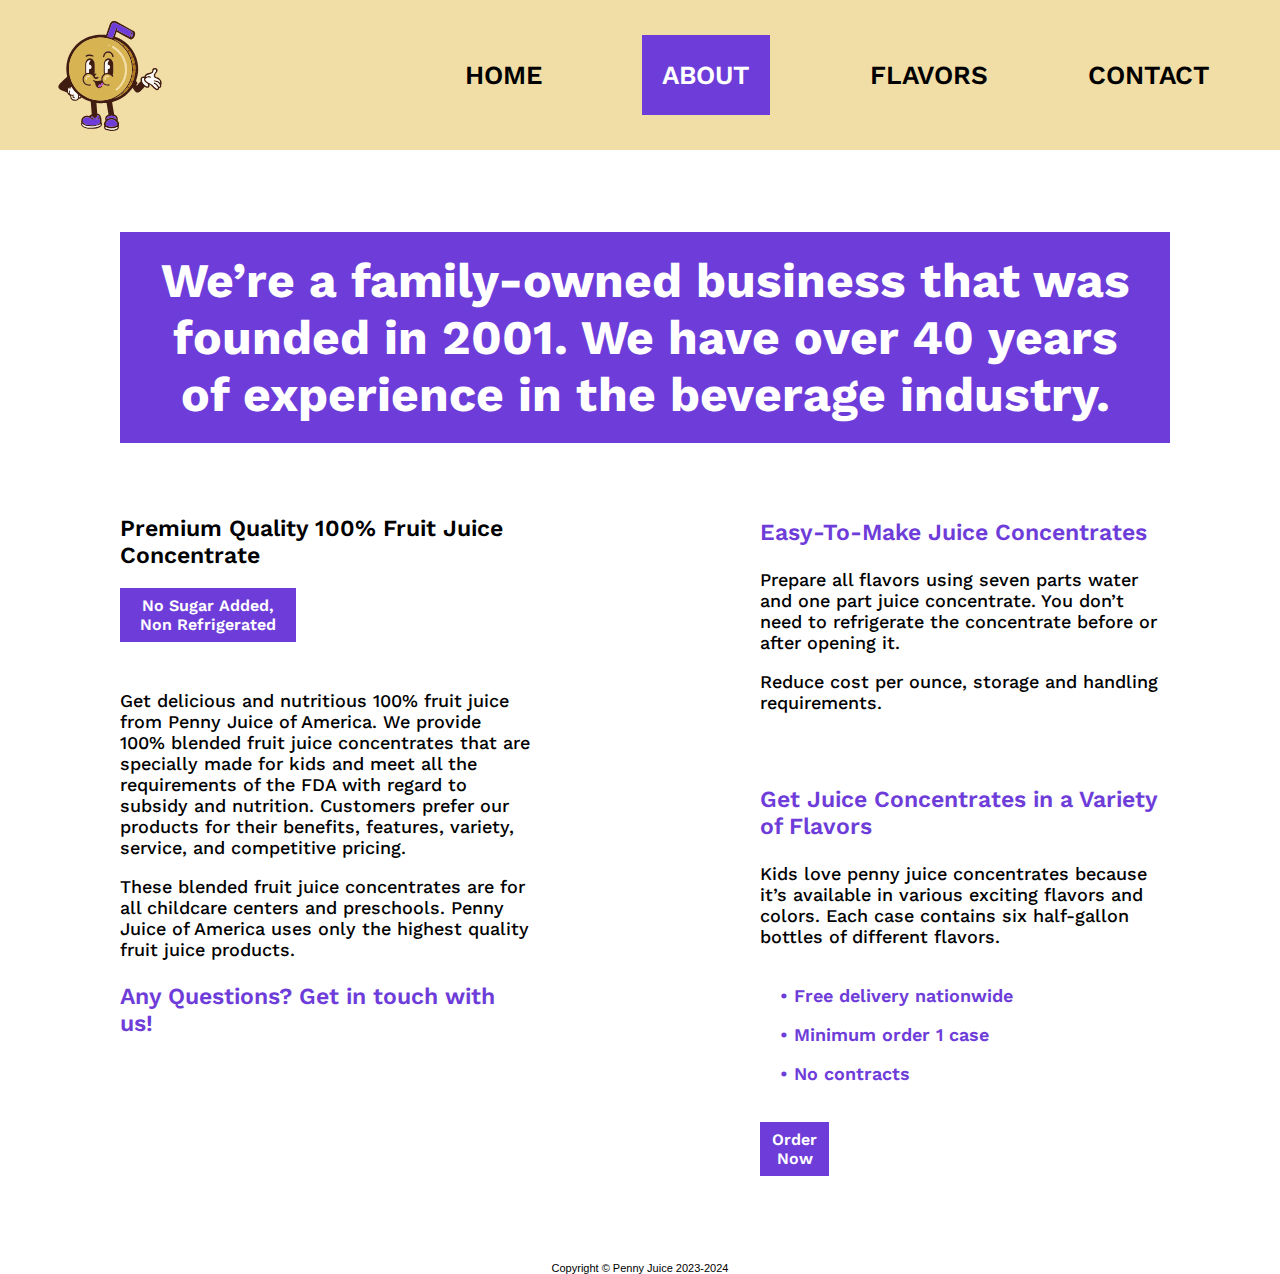
==== about.html @ 2f3a7331 "Add files via upload" ====
<!DOCTYPE html>
<html>
<head>
<title>PennyJuice | Fresh | Healthy | Davenport, Iowa</title>
<meta name="author" content="Rashad Anderson">
<meta name="keywords" content="100%  Fruit Juice Concentrate/ concentrated juice, 100 percent, blend, Apple, grape, white grape, orange  concentrated, flavors, Childcare, Preschool, Daycare, BASP, Extended Day, Before and After School, Head Start , JUICE, KID, CHILD, Natural, Brand, CACFP, USDA, No sugar added, no added sugar, Real fruit , organic, Best, leader, top, quality, exclusive, better , delicious, FREE DELIVERY">
<meta name="description" content="563-386-1999 - FREE shipping. Juice concentrates for kids. Different juice flavors in a case. Fruit juice concentrates for childcare centers.">
<link rel="stylesheet" type="text/css" href="../stylesheet.css"> 
<link rel="preconnect" href="https://fonts.googleapis.com">
<link rel="preconnect" href="https://fonts.gstatic.com" crossorigin>
<link href="https://fonts.googleapis.com/css2?family=Work+Sans:wght@400;500;600;700&display=swap" rel="stylesheet">
</head>
    
<body>
    <div class="flex-container3">  

            <h4 class="logo">
                <a href="index.html">
                <img src="../images/logo.svg" alt="PennyJuice">
                </a>
            </h4>
                <div class="nav">
                        <ul>
                            <li><a href="contact.html">CONTACT</a></li>  
                            <li><a href="flavors.html">FLAVORS</a>
                            <ul>
                                <li><a href="grape.html">GRAPE</a></li>
                                <li><a href="citrus.html">CITRUS</a></li>
                                <li><a href="apple.html">APPLE</a></li>
                            </ul>
                            </li>
                            <li><a href="about.html"><div style="color: white; background-color:#6e3dd9; text-align:center; vertical-align: middle; padding:0px 20px;">ABOUT</div></a></li>
                            <li><a href="index.html">HOME</a></li>    
                        </ul>
                </div>
                           
        </div>
                  
            
    
                
            <div class="flex-container1">
                <div><h1><div style="background-color:#6e3dd9; text-align:center; vertical-align: middle; padding:20px 30px;"> We’re a family-owned business that was founded in 2001. We have over 40 years of experience in the beverage industry. </div></h1>
                </div>
              
            </div>
                
            <div class="flex-container2">
                <div><h2>Premium Quality 100% Fruit Juice Concentrate</h2>
                    
                    <p class="pt1">
                    No Sugar Added, Non Refrigerated
                    </p>
                    
                    <p class="pt3">
                    Get delicious and nutritious 100% fruit juice from Penny Juice of America. We provide 100% blended fruit juice concentrates that are specially made for kids and meet all the requirements of the FDA with regard to subsidy and nutrition. Customers prefer our products for their benefits, features, variety, service, and competitive pricing.
                    </p>
                    
                    <p class="pt5">
                    These blended fruit juice concentrates are for all childcare centers and preschools. Penny Juice of America uses only the highest quality fruit juice products.
                    </p>
                    
                <a href="contact.html">
                    <p class="pt7">
                    Any Questions? Get in touch with us!
                    </p>
                </a>
                    
                </div>
                
                <div><h3>Easy-To-Make Juice Concentrates</h3>
                    
                    <p class="pt2">
                    Prepare all flavors using seven parts water and one part juice concentrate. You don’t need to refrigerate the concentrate before or after opening it. 
                    </p>
                    
                    <p class="pt4">
                    Reduce cost per ounce, storage and handling requirements.
                    </p>
                    
                    <p class="pt6">
                    Get Juice Concentrates in a Variety of Flavors
                    </p>
                    
                    <p class="pt8">
                    Kids love penny juice concentrates because it’s available in various exciting flavors and colors. Each case contains six half-gallon bottles of different flavors.
                    </p>
                    
                    <p class="pt10">
                    &#8226; Free delivery nationwide
                    </p>
                    
                    <p class="pt12">
                    &#8226; Minimum order 1 case
                    </p>
                    
                    <p class="pt14">
                    &#8226; No contracts
                    </p>
                    
                <a href="flavors.html">
                    <p class="pt16">
                    Order Now
                    </p>
                </a>
                    
                </div>
            </div>
            
      
        
     
        

    
       <div class="footer">
            Copyright &copy; Penny Juice 2023-2024
        </div>
    
    
</body>
</html>
---- stylesheet.css ----
@charset "utf-8";
/* CSS Document */

@font-face {
    font-family: 'Work_Sans';
    src: url("work_sans.woff2") format("woff2");
    font-weight: 400;
    font-style: normal;
}

@font-face {
    font-family: 'Work_Sans';
    src: url("work_sans.woff2") format("woff2");
    font-weight: 500;
    font-style: normal;
}

@font-face {
    font-family: 'Work_Sans';
    src: url("work_sans.woff2") format("woff2");
    font-weight: 600;
    font-style: normal;
}

@font-face {
    font-family: 'Work_Sans';
    src: url("work_sans.woff2") format("woff2");
    font-weight: 700;
    font-style: normal;
} 

body {
    background-image: url(imagesoptimized-image.jpg);
    background-size: cover;
    font-family: 'work_sans', sans-serif;
    width: 100%;
    height: 100%;
    margin: 0;
    padding: 0;
    display: flex;
    flex-direction: column;
    min-height: 100vh;
}

.flex-container3 {
    display: flex;
    justify-content: space-between;
    align-items: center;
    background: #f1dda6;
    vertical-align: middle;
}

.nav {
    flex-direction: column;
}

.logo {
    background-repeat: no-repeat;
    display: inline-block;
    vertical-align: middle;
    width: 110px;
    height: auto;
    float: left;
    margin-left: 55px;
    margin-bottom: 15px;
}

.nav a {
    display: inline-block;
    vertical-align: middle;
    color: white;
    text-align: center;
    padding: 15px;
    text-decoration: none;
    vertical-align: middle;
}


.nav a:hover {
    background: white;
} 

.nav ul {
    float: right;
    list-style: none;
}

.nav ul li {
    float: right;
    list-style: none;
    position: relative;
    display: inline-block;
    vertical-align: middle;
    margin-left: 15px;
    margin-right: 55px;
}

.nav ul li a {
    display: block;
    font-family: 'Work Sans', sans-serif;
    font-weight: 600;
    color: black;
    font-size: 26px;
    text-decoration: none;
    line-height: 80px;
}

.nav ul li ul {
    display: none;
    position: relative;
}

.nav ul li:hover ul {
    display: block;
    position: absolute;
    background-color: whitesmoke;
    padding: 0px;
    border-radius: 0px 0px 9px 9px;
    margin-left: 0;
}

.nav ul li ul li {
    padding: 0px 0px;

}

.nav ul li ul li a {
    color: #6e3dd5;
    text-align: center;
    margin-left: 15%;
    font-family: 'Work Sans', sans-serif;
    font-weight: 500;
}

.slider_image {
    width: 100%;
    height: 100%;
    background-image: url(images/slideshow.gif);
    background-repeat: no-repeat;
}

.flex-container {
    display:flex;
    width: 100%;
    height: 100%;
    background-size: 100% 100%;
    clear: both;
}

.flex-container>div {
    width: 50%;
    height: 50%;
    text-align: center;
    line-height: 20px;
}

.flex-container1 {
    font-size: 24px;
    font-family: 'Work Sans', sans-serif;
    font-weight: 500;
    color: white;
    text-align: center;
    padding-top: 50px;
    padding-left: 120px;
    padding-right: 110px;
}

.flex-container2 {
    display: flex;
    clear: both;
}

.flex-container2 a {
    text-decoration: none;
}

.flex-container2 > div {
    padding-left: 100px;
    padding-right: 90px;
    padding-top: 0px;
    padding-bottom: 50px;
    width: 100%;
    margin: 20px;
}

h2 {
    color: black;
    font-size: 23px;
    font-family: 'Work Sans', sans-serif;
    font-weight: 600;
}

.pt1 {
    color: white;
    font-size: 16px;
    font-family: 'Work Sans', sans-serif;
    font-weight: 600;
    background-color: #6e3dd9;
    padding-left: 10px;
    padding-right: 10px;
    padding-top: 8px;
    padding-bottom: 8px;
    width: 38%;
    text-align: center;
}

.pt3 {
    font-size: 18px;
    font-family: 'Work Sans', sans-serif;
    font-weight: 500;   
    padding-top: 30px;
}

.pt5 {
    font-size: 18px;
    font-family: 'Work Sans', sans-serif;
    font-weight: 500;
}

.pt7 {
    color: #6e3dd9;
    font-size: 23px;
    font-family: 'Work Sans', sans-serif;
    font-weight: 600;
}

h3 {
    color: #6e3dd9;
    font-size: 23px;
    font-family: 'Work Sans', sans-serif;
    font-weight: 600;
}

.pt2 {
    font-size: 18px;
    font-family: 'Work Sans', sans-serif;
    font-weight: 500;
}

.pt4 {
    font-size: 18px;
    font-family: 'Work Sans', sans-serif;
    font-weight: 500;
}

.pt6 {
    color: #6e3dd9;
    font-size: 23px;
    font-family: 'Work Sans', sans-serif;
    font-weight: 600;   
    padding-top: 50px;   
}

.pt8 {
    font-size: 18px;
    font-family: 'Work Sans', sans-serif;
    font-weight: 500;  
}

.pt10 {
    font-size: 18px;
    font-family: 'Work Sans', sans-serif;
    font-weight: 600;  
    color: #6e3dd9;
    padding-top: 20px;
    padding-left: 20px;
}

.pt12 {
    font-size: 18px;
    font-family: 'Work Sans', sans-serif;
    font-weight: 600;  
    color: #6e3dd9;
    padding-left: 20px;
}

.pt14 {
    font-size: 18px;
    font-family: 'Work Sans', sans-serif;
    font-weight: 600;  
    color: #6e3dd9;
    padding-left: 20px;
    padding-bottom: 20px;
}

.pt16 {
    text-decoration: none;
    color: white;
    font-size: 16px;
    font-family: 'Work Sans', sans-serif;
    font-weight: 600;
    background-color: #6e3dd9;
    padding-left: 10px;
    padding-right: 10px;
    padding-top: 8px;
    padding-bottom: 8px;
    width: 12%;
    text-align: center;
}

.flex-container4 {
    display: flex;
    clear: both;
    text-align: center;
}


.flex-container4 > div {
    padding-left: 100px;
    padding-right: 100px;
    padding-top: 50px;
    padding-bottom: 50px;
    width: 100%;
    margin: 20px;
}

h5 {
    color: #6e3dd9;
    font-size: 23px;
    font-family: 'Work Sans', sans-serif;
    font-weight: 600;
}


.pt17 {
    font-size: 18px;
    font-family: 'Work Sans', sans-serif;
    font-weight: 500;
    text-align: center;
}

.flex-container5 {
    display: flex;
    clear: both;
    justify-content: center;
    padding-left: 100px;
    padding-right: 100px;
}

.flex-container5 > div {
    padding-left: 0px;
    padding-right: 0px;
    padding-top: 0px;
    padding-bottom: 0px;
    margin: 1px;

}


.footer {
    padding-top: 0px;
    margin-top: 0%;
    position: relative;
    bottom: 0;
    width: 100%;
    height: 0px;
    color: black;
    text-align: center;
    font-size: 11px;
}
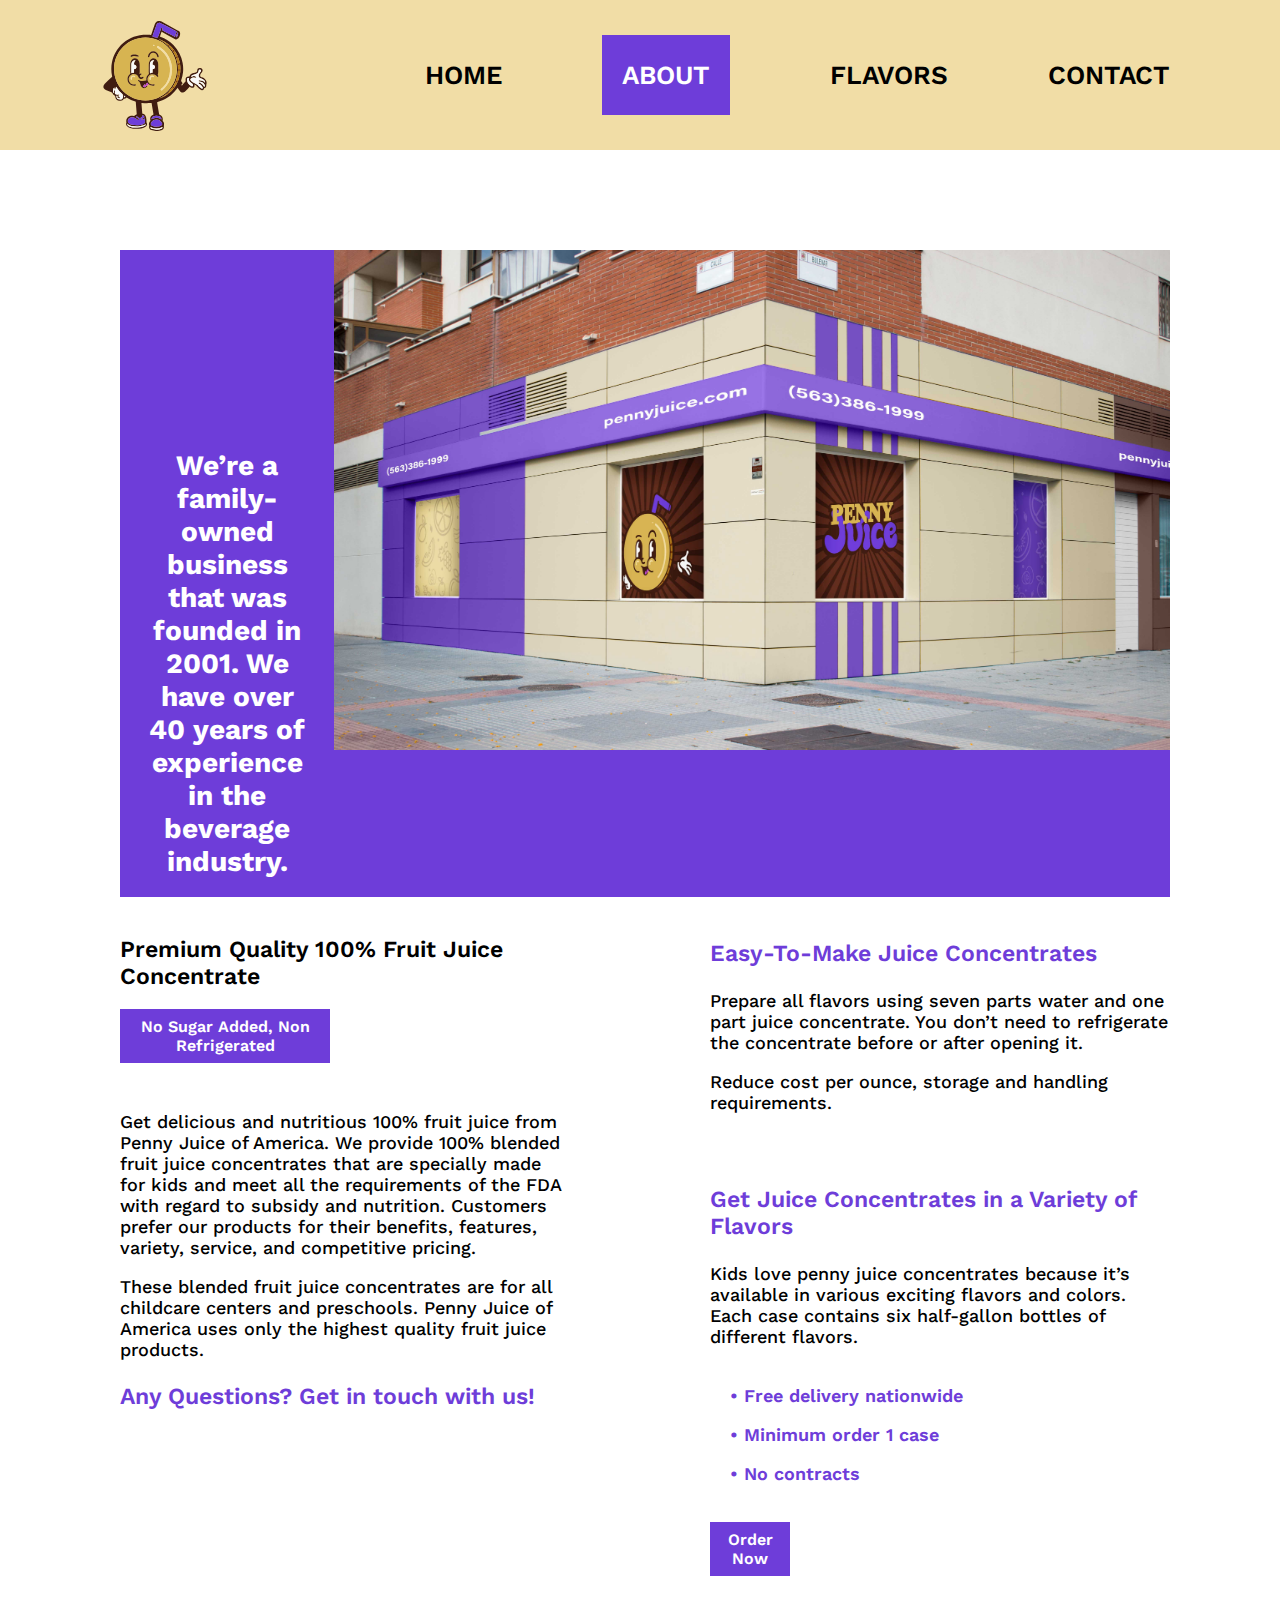
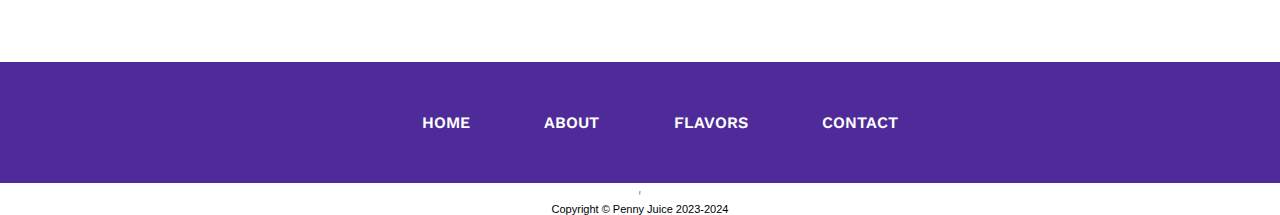
==== commit e7511016: "Add files via upload" ====
--- a/about.html
+++ b/about.html
@@ -40,9 +40,12 @@
     
                 
             <div class="flex-container1">
-                <div><h1><div style="background-color:#6e3dd9; text-align:center; vertical-align: middle; padding:20px 30px;"> We’re a family-owned business that was founded in 2001. We have over 40 years of experience in the beverage industry. </div></h1>
+                <div><h1><div> We’re a family-owned business that was founded in 2001. We have over 40 years of experience in the beverage industry. </div></h1>
                 </div>
-              
+                
+                <div>
+                <h7><img src="../images/storefront.jpg" width="836" height="500"></h7>      
+                </div>
             </div>
                 
             <div class="flex-container2">
@@ -111,7 +114,18 @@
         
      
         
-
+    <div class="flex-container8">
+        <div class="nav1">
+        <ul>
+            <li><a href="index.html">HOME</a></li>
+            <li><a href="about.html">ABOUT</a></li>
+            <li><a href="flavors.html">FLAVORS</a></li>
+            <li><a href="contact.html">CONTACT</a></li>
+        </ul>
+        </div>
+    
+    </div>
+    <hr class="solid">
     
        <div class="footer">
             Copyright &copy; Penny Juice 2023-2024
--- a/stylesheet.css
+++ b/stylesheet.css
@@ -52,6 +52,7 @@
 
 .nav {
     flex-direction: column;
+    margin-right: 40px;
 }
 
 .logo {
@@ -61,7 +62,7 @@
     width: 110px;
     height: auto;
     float: left;
-    margin-left: 55px;
+    margin-left: 100px;
     margin-bottom: 15px;
 }
 
@@ -93,6 +94,7 @@
     vertical-align: middle;
     margin-left: 15px;
     margin-right: 55px;
+    z-index: 100 !important;
 }
 
 .nav ul li a {
@@ -117,6 +119,7 @@
     padding: 0px;
     border-radius: 0px 0px 9px 9px;
     margin-left: 0;
+
 }
 
 .nav ul li ul li {
@@ -130,6 +133,8 @@
     margin-left: 15%;
     font-family: 'Work Sans', sans-serif;
     font-weight: 500;
+
+
 }
 
 .slider_image {
@@ -154,15 +159,43 @@
     line-height: 20px;
 }
 
+.wowslider-container1 {
+    display:flex;
+    width: 100%;
+    height: 100%;
+    background-size: 100% 100%;
+    clear: both;
+}
+
 .flex-container1 {
-    font-size: 24px;
-    font-family: 'Work Sans', sans-serif;
-    font-weight: 500;
+    display: flex;
+    clear: both;
+    margin-left: 120px;
+    margin-right: 110px;
+    margin-top: 100px;
+}
+
+.flex-container1 > div {9
+    margin-top: 50px;
+    width: 100%;
+    background-color: #6e3dd9;
+}
+
+h1 {
+    font-size: 28px;
+    font-family: 'Work Sans', sans-serif;
+    font-weight: 700;
     color: white;
-    text-align: center;
-    padding-top: 50px;
-    padding-left: 120px;
-    padding-right: 110px;
+    justify-content: center !important;
+    text-align: center;
+    vertical-align: middle;
+    padding-top: 180px;
+    margin-left: 20px;
+    margin-right: 20px;
+}
+
+h7 {
+    
 }
 
 .flex-container2 {
@@ -175,8 +208,8 @@
 }
 
 .flex-container2 > div {
-    padding-left: 100px;
-    padding-right: 90px;
+    padding-left: 50px;
+    padding-right: 50px;
     padding-top: 0px;
     padding-bottom: 50px;
     width: 100%;
@@ -184,6 +217,7 @@
 }
 
 h2 {
+    padding-left: 50px;
     color: black;
     font-size: 23px;
     font-family: 'Work Sans', sans-serif;
@@ -196,6 +230,7 @@
     font-family: 'Work Sans', sans-serif;
     font-weight: 600;
     background-color: #6e3dd9;
+    margin-left: 50px;
     padding-left: 10px;
     padding-right: 10px;
     padding-top: 8px;
@@ -205,6 +240,7 @@
 }
 
 .pt3 {
+    margin-left: 50px;
     font-size: 18px;
     font-family: 'Work Sans', sans-serif;
     font-weight: 500;   
@@ -215,9 +251,11 @@
     font-size: 18px;
     font-family: 'Work Sans', sans-serif;
     font-weight: 500;
+    margin-left: 50px;
 }
 
 .pt7 {
+    margin-left: 50px;
     color: #6e3dd9;
     font-size: 23px;
     font-family: 'Work Sans', sans-serif;
@@ -225,6 +263,7 @@
 }
 
 h3 {
+    margin-right: 40px;
     color: #6e3dd9;
     font-size: 23px;
     font-family: 'Work Sans', sans-serif;
@@ -232,6 +271,7 @@
 }
 
 .pt2 {
+    margin-right: 40px;
     font-size: 18px;
     font-family: 'Work Sans', sans-serif;
     font-weight: 500;
@@ -252,6 +292,7 @@
 }
 
 .pt8 {
+    margin-right: 40px;
     font-size: 18px;
     font-family: 'Work Sans', sans-serif;
     font-weight: 500;  
@@ -346,6 +387,150 @@
 
 }
 
+.flex-container6 {
+    display: flex;
+    clear: both;
+    padding-left: 100px;
+    padding-right: 100px;
+    padding-top: 50px;
+}
+
+.flex-container6 > div {
+    padding-left: 0px;
+    padding-right: 0px;
+    padding-top: 0px;
+    padding-bottom: 0px;
+    margin: 1px;
+}
+
+h6 {
+    color: #6e3dd9;
+    font-size: 23px;
+    font-family: 'Work Sans', sans-serif;
+    font-weight: 600;
+}
+
+
+.flex-container7 {
+    display: flex;
+    clear: both;
+}
+
+.flex-container7 > div {
+    padding-left: 50px;
+    padding-right: 50px;
+    padding-top: 0px;
+    padding-bottom: 50px;
+    width: 100%;
+    margin: 20px;
+}
+
+input[type=text], select {
+    width: 100%;
+    padding: 12px 20px;
+    margin-top: 8px;
+    margin-bottom: 20px;
+    margin-left: 30px;
+    display: inline-block;
+    border: 1px solid #ccc;
+    border-radius: 4px;
+    box-sizing: border-box;
+}
+
+label {
+    font-size: 18px;
+    font-family: 'Work Sans', sans-serif;
+    font-weight: 500;
+    margin-left: 30px;
+}
+
+input[type=text], textarea {
+    width: 100%;
+    font-size: 14px;
+    font-family: 'Work Sans', sans-serif;
+    font-weight: 400;
+    padding: 12px 20px;
+    margin-top: 8px;
+    margin-bottom: 20px;
+    margin-left: 30px;
+    display: inline-block;
+    border: 1px solid #ccc;
+    border-radius: 4px;
+    box-sizing: border-box;
+    resize: vertical;
+}
+        
+input[type=submit] {
+    font-size: 16px;
+    font-family: 'Work Sans', sans-serif;
+    font-weight: 600;
+    background-color: #6e3dd9;
+    color: white;
+    padding: 14px 20px;
+    margin-top: 20px;
+    margin-left: 30px;
+    border: none;
+    border-radius: 4px;
+    cursor: pointer;
+}
+    
+input[type=submit]:hover {
+    background-color: #47278C;
+}
+
+iframe {
+    margin-top: 30px;
+    border-radius: 6px;
+}
+
+.flex-container8 {
+    display: flex;
+    justify-content: center;
+    background-color: #4e2b99;
+}
+
+.nav1 {
+    margin-top: 30px;
+    margin-bottom: 30px;
+    flex-direction: column;
+}
+
+.nav1 a {
+    display: inline-block;
+    vertical-align: middle;
+    color: white;
+    padding: 5px 10px;
+    text-decoration: none;
+}
+
+.nav1 a:hover {
+    background-color: #6e3dd9;
+}
+
+.nav1 ul {
+    list-style: none;
+}
+
+.nav1 ul li {
+    list-style: none;
+    position: relative;
+    display: inline-block;
+    vertical-align: middle;
+    margin-left: 25px;
+    margin-right: 25px;
+}
+
+.nav1 ul li a {
+    display: block;
+    font-family: 'Work Sans', sans-serif;
+    font-weight: 600;
+    font-size: 16px;
+    text-decoration: none;
+}
+
+hr.solid {
+    border-top: 3px solid #bbb;
+}
 
 .footer {
     padding-top: 0px;
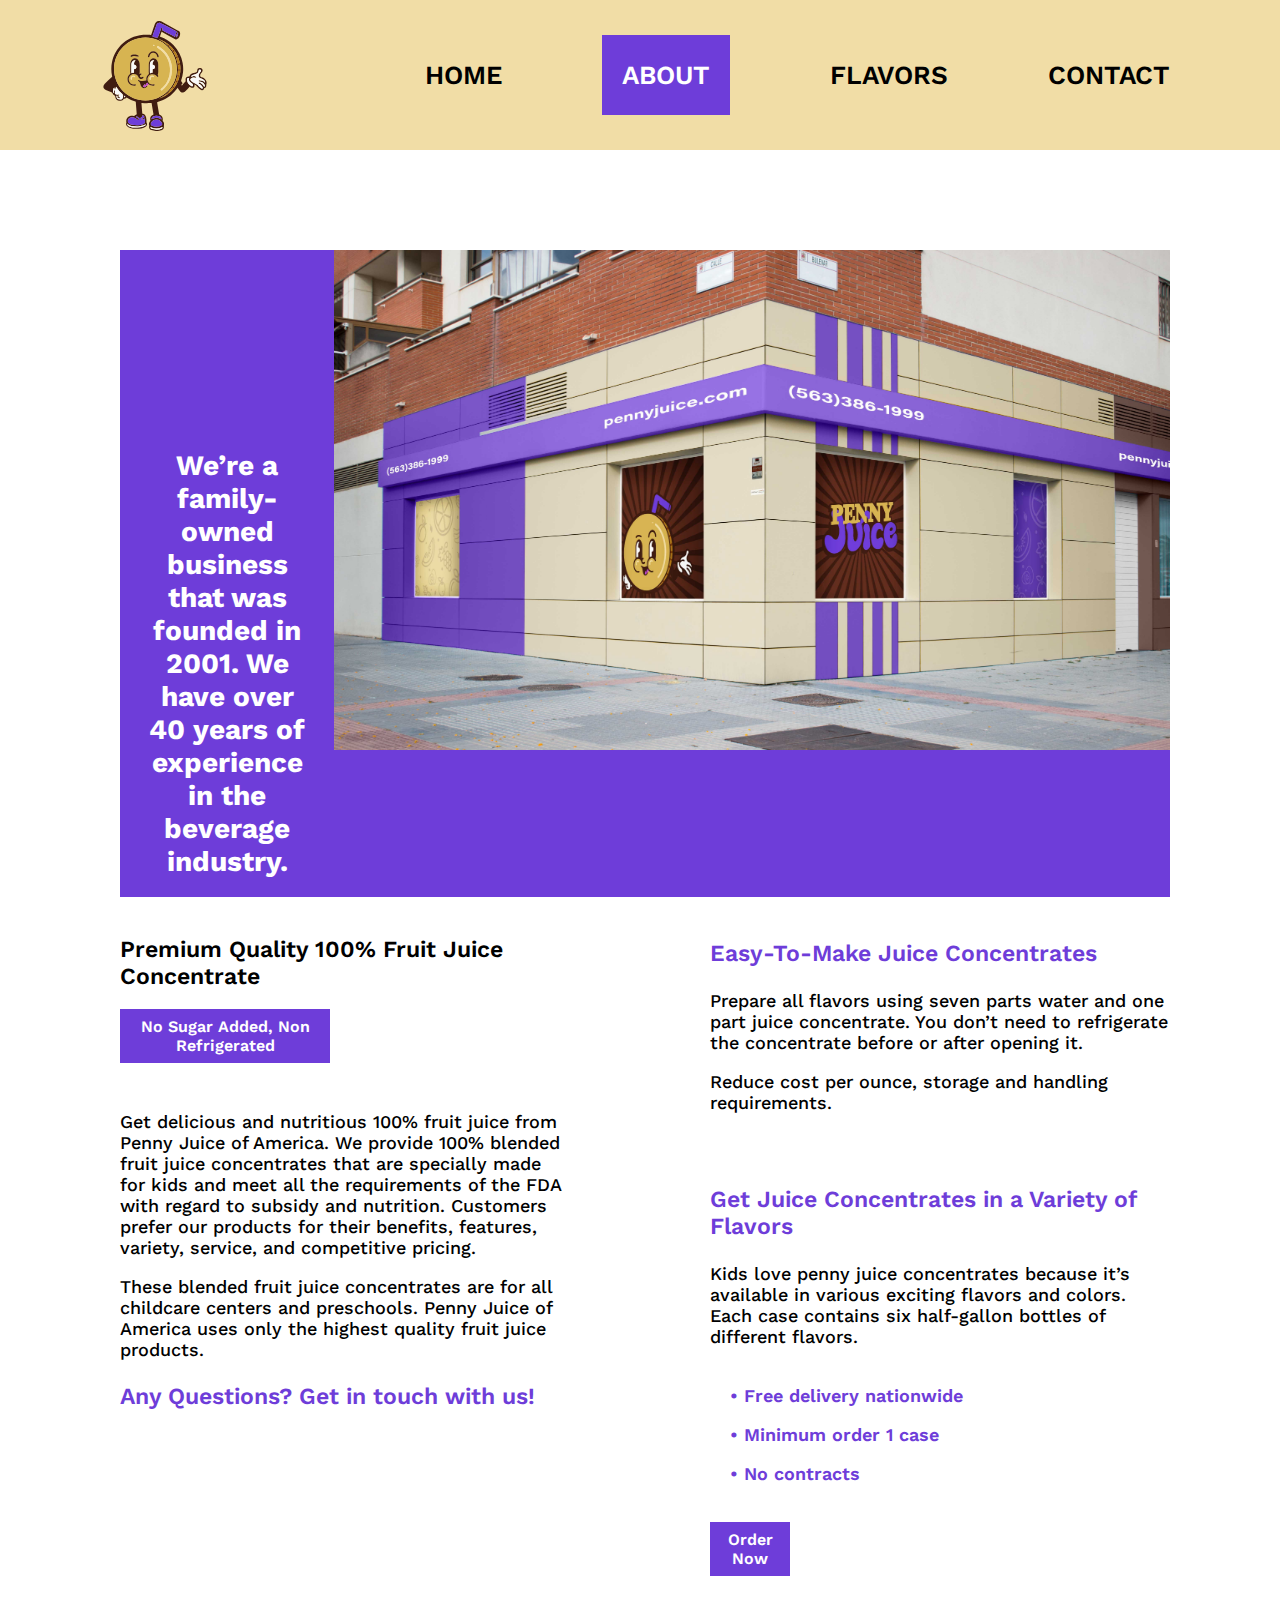
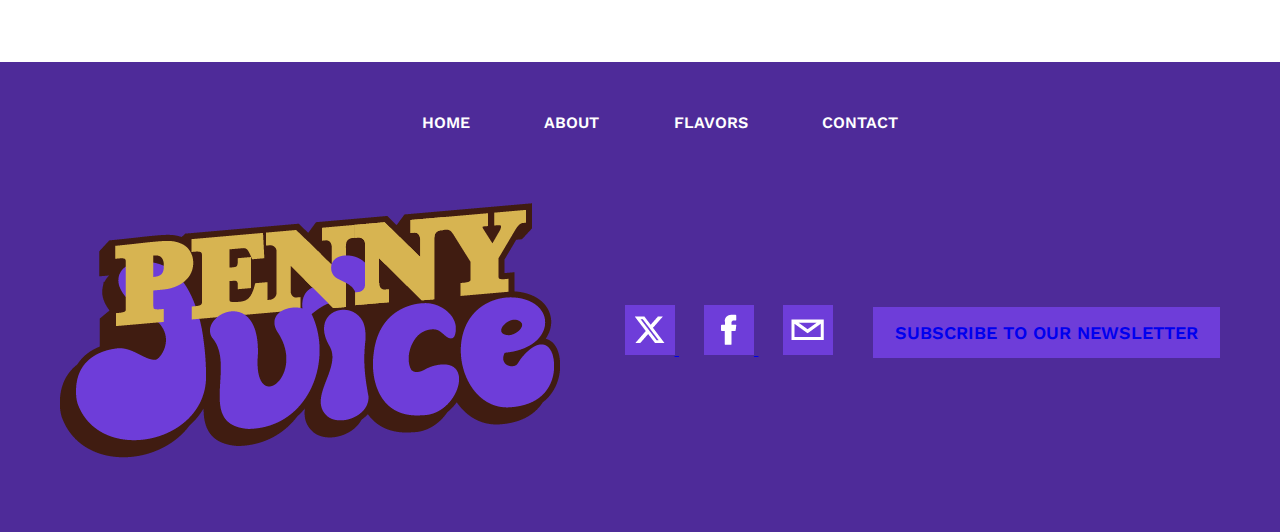
==== commit 0f86fe71: "Add files via upload" ====
--- a/about.html
+++ b/about.html
@@ -125,11 +125,55 @@
         </div>
     
     </div>
-    <hr class="solid">
     
-       <div class="footer">
+   
+    
+    <div class="flex-container9">
+        
+        <div>
+        <h12 class="logotext">
+            <img src="../images/logotext.png">
+        </h12>
+        </div>
+        <div>
+            
+        <h8 class="twitter">
+            <a href="https://twitter.com/1pennyjuice" target="_blank">
+            <img src="../images/x.png" alt="Twitter">
+            </a>
+        </h8>
+            
+        <h9 class="facebook">
+            <a href="https://www.facebook.com/PENNYJUICE" target="_blank">
+            <img src="../images/f.png" alt="Facebook">
+            </a>
+        </h9>
+            
+        <h10 class="email">
+            <a href="contact.html" target="_blank">
+            <img src="../images/mail.png" alt="Email">
+            </a>
+        </h10>
+            
+
+            
+        </div>
+        
+        <div>
+        <h11 class="newsletter">
+            <a href="contact.html" style="text-decoration: none">
+               
+                SUBSCRIBE TO OUR NEWSLETTER
+                
+            </a>
+        </h11>
+        </div>
+        
+    </div>
+    
+       <!-- <div class="footer">
             Copyright &copy; Penny Juice 2023-2024
-        </div>
+        </div> -->
     
     
 </body>
--- a/stylesheet.css
+++ b/stylesheet.css
@@ -529,7 +529,62 @@
 }
 
 hr.solid {
-    border-top: 3px solid #bbb;
+    border-top: 0px;
+    color: #f1dda6;
+}
+
+.flex-container9 {
+    display: flex;
+    clear: both;
+    background-color: #4e2b99;
+    align-items: center;
+    justify-content: center;
+    text-decoration: none;
+}
+
+.flex-container9 > div {
+    padding-top: 0px;
+    padding-bottom: 50px;
+    margin: 20px;
+    text-decoration: none;
+}
+
+h12 {
+    float: left;
+}
+
+h8 {
+    padding-left: 25px;
+}
+
+h9 {
+    padding-left: 25px;
+}
+
+h10 {
+    padding-left: 25px;
+}
+
+h11 {
+    text-decoration: none;
+    color: white;
+}
+
+h11 a:visited {
+    color: white;
+}
+
+
+.newsletter {
+    text-decoration: none;
+    color: aqua;
+    font-size: 18px;
+    font-family: 'Work Sans', sans-serif;
+    font-weight: 600;
+    background-color: #6e3dd9;
+    padding: 15px 22px;
+    text-align: center;
+    vertical-align: middle;
 }
 
 .footer {
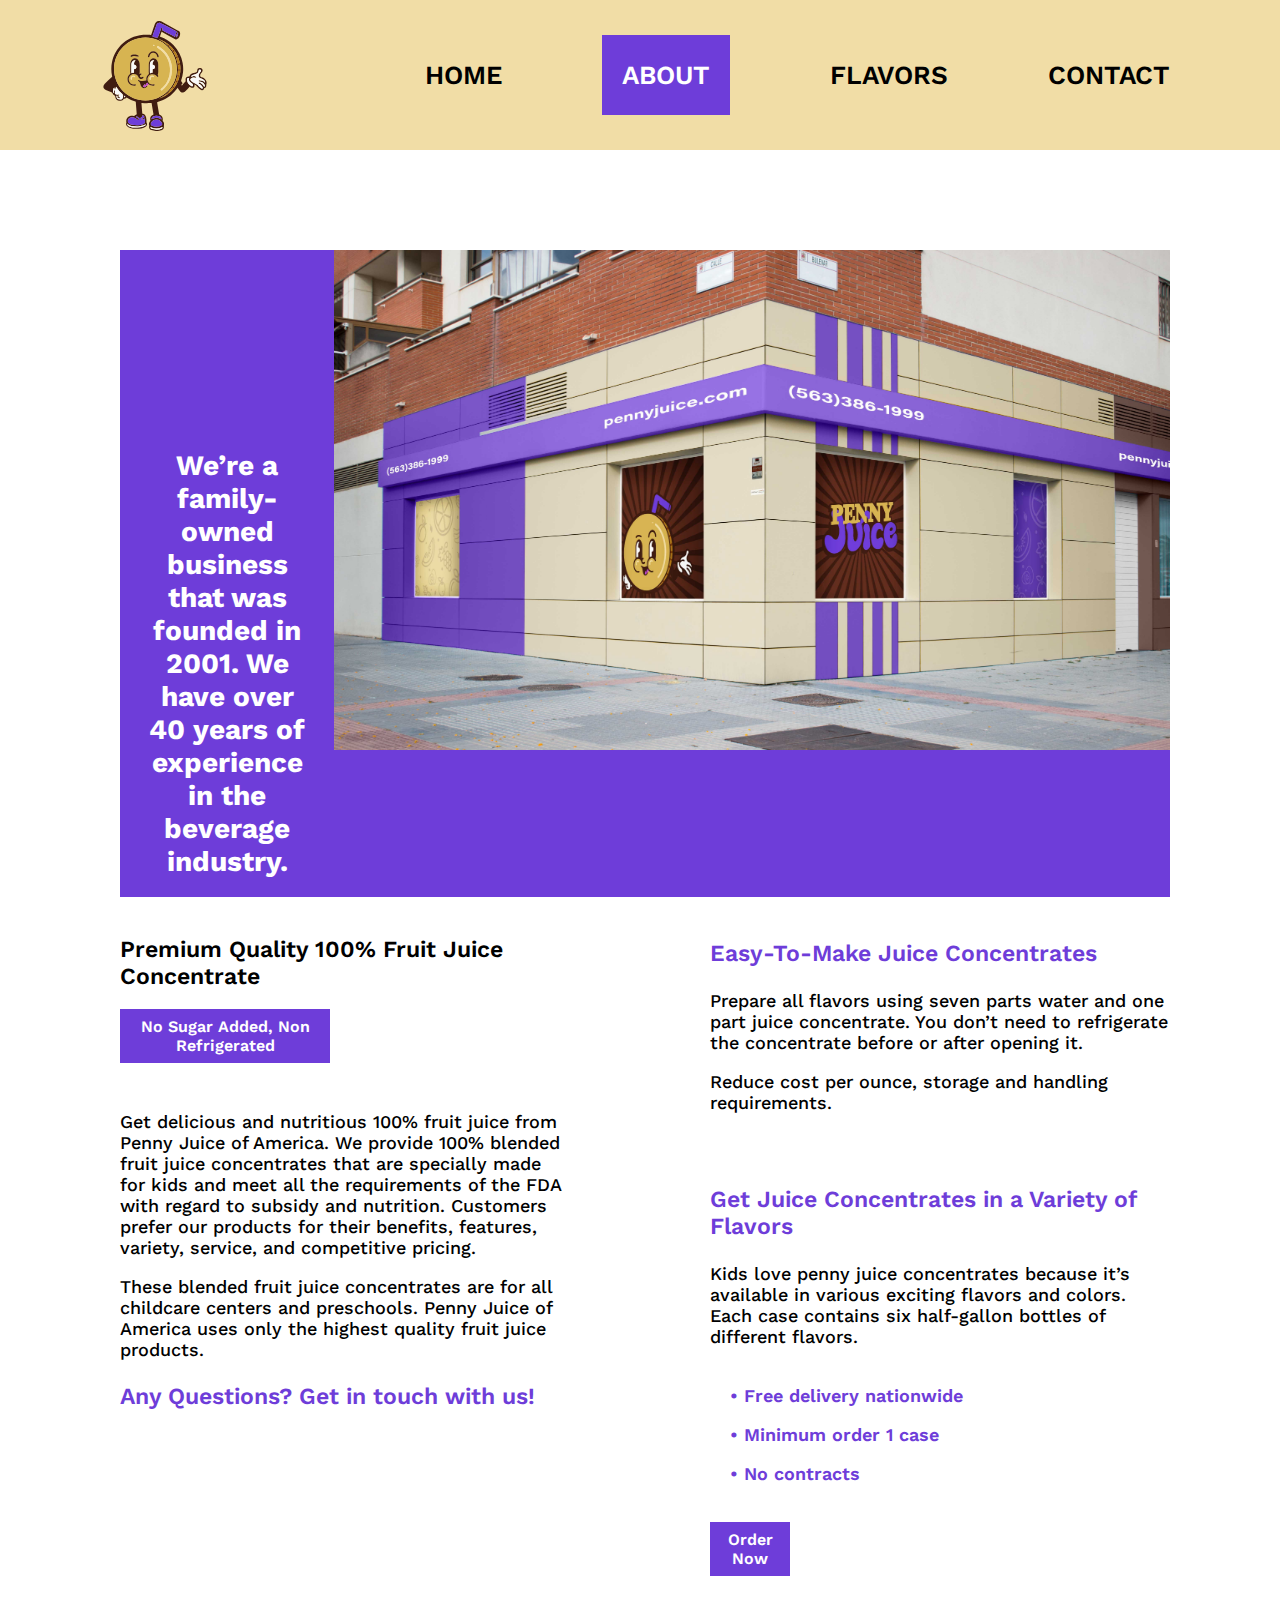
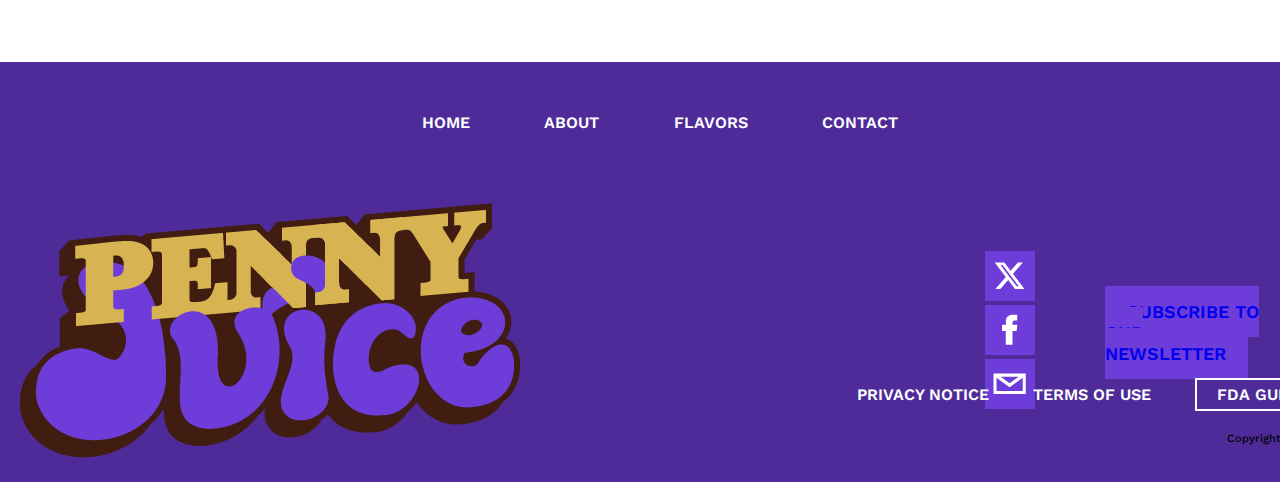
==== commit 7f00549d: "Add files via upload" ====
--- a/about.html
+++ b/about.html
@@ -25,8 +25,8 @@
                             <li><a href="flavors.html">FLAVORS</a>
                             <ul>
                                 <li><a href="grape.html">GRAPE</a></li>
-                                <li><a href="citrus.html">CITRUS</a></li>
-                                <li><a href="apple.html">APPLE</a></li>
+                                <li><a href="grape.html">CITRUS</a></li>
+                                <li><a href="grape.html">APPLE</a></li>
                             </ul>
                             </li>
                             <li><a href="about.html"><div style="color: white; background-color:#6e3dd9; text-align:center; vertical-align: middle; padding:0px 20px;">ABOUT</div></a></li>
@@ -171,9 +171,28 @@
         
     </div>
     
-       <!-- <div class="footer">
+    <div class="flexel">
+    <div class="extra-links">
+        <p class="privacy">
+            <a href="">PRIVACY NOTICE</a>
+        </p>
+        
+        <p class="terms">
+            <a href="">TERMS OF USE</a>
+        </p>
+    
+        <p class="fda">
+            <a href="">FDA GUIDELINES [PDF]</a>
+        </p>
+    </div>   
+    </div>
+    
+
+    <div class="flexfoot">
+    <div class="footer">
             Copyright &copy; Penny Juice 2023-2024
-        </div> -->
+    </div> 
+    </div>
     
     
 </body>
--- a/stylesheet.css
+++ b/stylesheet.css
@@ -119,12 +119,10 @@
     padding: 0px;
     border-radius: 0px 0px 9px 9px;
     margin-left: 0;
-
 }
 
 .nav ul li ul li {
     padding: 0px 0px;
-
 }
 
 .nav ul li ul li a {
@@ -133,8 +131,36 @@
     margin-left: 15%;
     font-family: 'Work Sans', sans-serif;
     font-weight: 500;
-
-
+}
+
+.welcome {
+    display: block;
+    text-align: center;
+    padding-top: 100px;
+}
+
+.wpj {
+    font-size: 35px;
+    font-family: 'Work Sans', sans-serif;
+    font-weight: 700;
+    color: #6e3dd9;
+    justify-content: center !important;
+    text-align: center;
+    vertical-align: middle;
+    margin-left: 20px;
+    margin-right: 20px;
+}
+
+.who {
+    font-size: 18px;
+    font-family: 'Work Sans', sans-serif;
+    font-weight: 500;
+    color: black;
+    justify-content: center !important;
+    text-align: center;
+    vertical-align: middle;
+    margin-left: 510px;
+    margin-right: 510px;
 }
 
 .slider_image {
@@ -165,6 +191,83 @@
     height: 100%;
     background-size: 100% 100%;
     clear: both;
+}
+
+.filter {
+    display: flex;
+    padding-left: 350px;
+    font-family: 'Work Sans', sans-serif;
+    text-decoration: none;
+    font-weight: 600;
+    z-index: 101;
+    list-style: none;
+    padding-top: 100px;
+    margin-bottom: -16px;
+    margin-left: -40px;
+}
+
+.filter ul li {
+    list-style: none;
+    position: relative;
+    display: inline-block;
+}
+
+.filter ul li a {
+    text-decoration: none;
+    color: black;
+
+}
+
+.filter ul li ul {
+    display: none;
+    position: relative;
+    margin-top: 0px;
+    border-style: solid;
+    border-width: 2px;
+}
+
+.filter ul li:hover ul {
+    display: block;
+    position: absolute;
+    background-color: white;
+    padding-top: 5px;
+    padding-bottom: 5px;
+    padding-right: 10px;
+    padding-left: 10px;
+
+}
+
+.filter ul li ul li a:hover {
+    background-color: #f1dda6;
+}
+
+.juice-filter {
+    display: flex;
+    clear: both;
+    justify-content: center;
+    padding-left: 100px;
+    padding-right: 100px;
+    
+}
+
+.juice-filter>div {
+    padding-left: 1px;
+    padding-right: 1px;
+}
+
+.juice-filter2 {
+    display: flex;
+    clear: both;
+    justify-content: center;
+    padding-left: 100px;
+    padding-right: 100px;
+    padding-bottom: 100px;
+    margin-top: -2px;
+}
+
+.juice-filter2>div {
+    padding-left: 1px;
+    padding-right: 1px;
 }
 
 .flex-container1 {
@@ -544,16 +647,18 @@
 
 .flex-container9 > div {
     padding-top: 0px;
-    padding-bottom: 50px;
+    padding-bottom: 0px;
     margin: 20px;
     text-decoration: none;
 }
 
 h12 {
+    padding-right: 400px;
     float: left;
 }
 
 h8 {
+    text-decoration: none;
     padding-left: 25px;
 }
 
@@ -587,14 +692,276 @@
     vertical-align: middle;
 }
 
+.flexel {
+    display: flex;
+    justify-content: center;
+    background-color: #4e2b99;
+}
+
+.extra-links {
+    margin-top: -120px;
+    margin-bottom: 30px;
+    margin-right: -980px;
+    flex-direction: column;
+}
+
+.extra-links p {
+    display: inline-block;
+    vertical-align: middle;
+    padding: 5px 10px;
+    text-decoration: none;
+}
+
+.extra-links p a {
+    color: white;
+    display: block;
+    font-family: 'Work Sans', sans-serif;
+    font-weight: 600;
+    font-size: 16px;
+    text-decoration: none;
+    padding-left: 10px;
+    padding-right: 10px;
+}
+
+.terms {
+    margin-right: 20px;
+}
+
+.fda {
+    border-style: solid;
+    border-color: white;
+    border-width: 2px;
+}
+
+/* .extra-links p:hover {
+    background-color: #6e3dd9; 
+} */
+
+.flexfoot {
+    display: flex;
+    justify-content: center;
+    background-color: #4e2b99;
+}
+
+.input-container {
+    padding-left: 150px;
+    padding-right: 150px;
+    display: flex;
+    clear: both;
+    justify-content: center;
+    padding-left: 145px;
+    padding-right: 145px;
+    padding-bottom: 100px;
+}
+
+.input-container>div {
+    padding-left: 159px;
+    padding-right: 159px;
+}
+
+.flavors input {
+    justify-content: center;
+    align-content: center;
+    text-align: center;
+    width: 30px;
+    border-radius: 0px;
+    border-color: black;
+    font-family: 'Work Sans', sans-serif;
+    font-weight: 600;
+}
+
+button {
+    outline: none;
+    border: none;
+    background-color: black;
+    color: white
+        
+}
+
+button:hover {
+    background-color: #4e2b99;
+}
+
+.extrainfo {
+    color: black;
+    font-size: 18px;
+    font-family: 'Work Sans', sans-serif;
+    font-weight: 600;
+    text-align: center;
+}
+
+.only6 {
+    color: #6e3dd9;
+    font-size: 23px;
+    font-family: 'Work Sans', sans-serif;
+    font-weight: 600;
+    padding-top: 20px;
+    text-align: center;
+    text-decoration: underline;
+}
+
+.gallon {
+    color: black;
+    font-size: 18px;
+    font-family: 'Work Sans', sans-serif;
+    font-weight: 600;
+    text-align: center;
+    margin-top: 20px;
+}
+
+.fax {
+    display: flex;
+    color: #6e3dd9;
+    font-size: 15px;
+    font-family: 'Work Sans', sans-serif;
+    font-weight: 600;
+    text-align: center;
+    margin-top: 10px;
+    justify-content: center;
+}
+
+.fax>div {
+    
+    padding: 5px 15px;
+    text-align: center;
+}
+
+.cart {
+    display: flex;
+    color: white;
+    font-size: 15px;
+    font-family: 'Work Sans', sans-serif;
+    font-weight: 600;
+    text-align: center;
+    text-decoration: none;
+    margin-top: 10px;
+    padding-bottom: 100px;
+    justify-content: center;
+}
+
+.cart a {
+    color: white;
+    background-color: #6e3dd9;
+    padding: 5px 15px;
+    text-align: center;
+}
+
+.cart a:hover {
+    background-color: #4e2b99;
+}
+
+.grape-container {
+    display: flex;
+    clear: both;
+    justify-content: center;
+    padding-top: 100px;
+    padding-bottom: 100px;
+    padding-left: 100px;
+    padding-right: 100px;
+    vertical-align: middle;
+}
+
+.grapeinfo {
+    font-family: 'Work Sans', sans-serif;
+    padding-left: 100px;
+    padding-top: 100px;
+    text-align: center;
+    vertical-align: middle;
+}
+
+h14 {
+    font-size: 28px;
+    font-family: 'Work Sans', sans-serif;
+    font-weight: 700;
+    color: #6e3dd9;
+}
+
+.moreinfo {
+    color: black;
+    font-size: 18px;
+    font-family: 'Work Sans', sans-serif;
+    font-weight: 500;
+    text-align: center;
+}
+
+.cart1 {
+    display: flex;
+    color: white;
+    font-size: 15px;
+    font-family: 'Work Sans', sans-serif;
+    font-weight: 600;
+    text-align: center;
+    text-decoration: none;
+    justify-content: center;
+    padding-top: 50px;
+}
+
+.cart1 a {
+    color: white;
+    background-color: #6e3dd9;
+    padding: 5px 15px;
+    text-align: center;
+}
+
+.cart1 a:hover {
+    background-color: #4e2b99;
+}
+
+/*
+.input-group {
+  display: flex;
+  justify-content: center;
+  align-items: center;
+  flex-direction: row;
+  box-shadow: 2px 3px 4px rgba(0, 0, 0, 0.3), 4px 7px 15px rgba(0, 0, 0, 0.2),
+    9px 15px 25px rgba(0, 0, 0, 0.2);
+  border-radius: 15px;
+  max-width: 160px;
+}
+
+button,
+input {
+  outline: none;
+  border: none;
+  padding: 16px;
+  font-size: 18px;
+}
+
+input {
+  width: 100%;
+  text-align: center;
+}
+
+button {
+  cursor: pointer;
+}
+button:nth-last-child(1) {
+  border-bottom-right-radius: 15px;
+  border-top-right-radius: 15px;
+}
+button:nth-child(1) {
+  border-bottom-left-radius: 15px;
+  border-top-left-radius: 15px;
+}
+
+button:hover {
+  background-color: #e6e6e6;
+}
+button:nth-last-child(1):active {
+  box-shadow: inset -4px 5px 10px rgba(0, 0, 0, 0.5);
+}
+button:nth-child(1):active {
+  box-shadow: inset 4px 5px 10px rgba(0, 0, 0, 0.5);
+}
+
+*/
+
 .footer {
-    padding-top: 0px;
-    margin-top: 0%;
-    position: relative;
-    bottom: 0;
-    width: 100%;
-    height: 0px;
     color: black;
     text-align: center;
     font-size: 11px;
-}
+    font-weight: 500;
+    font-family: 'Work Sans', sans-serif;
+    margin-top: -50px;
+    margin-right: -1370px;
+}
